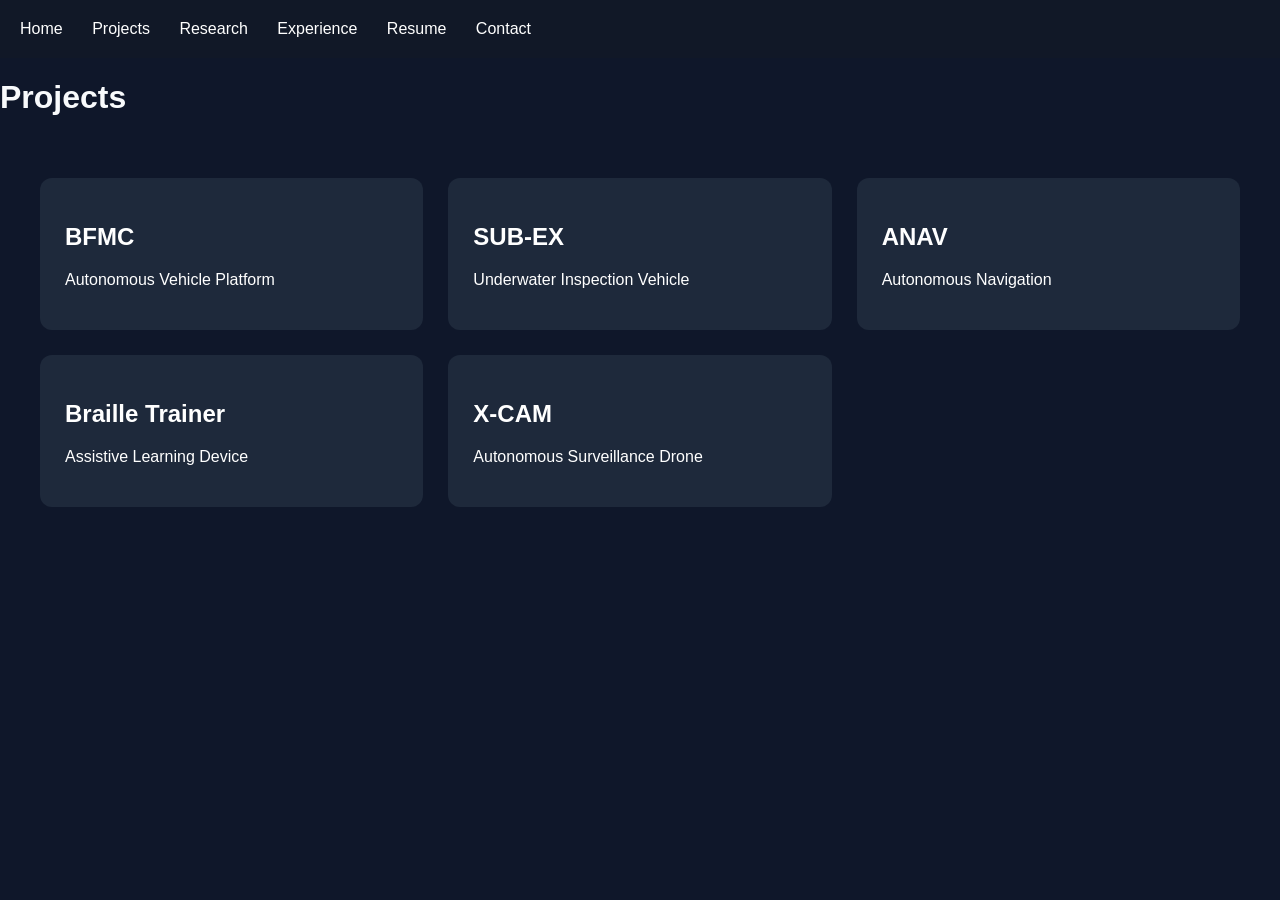
==== projects/index.html @ 2bd1643b "Initial portfolio website" ====
<!DOCTYPE html>
<html>
<head>
<title>Projects</title>
<link rel="stylesheet" href="../assets/style.css">
</head>
<body>

<nav>
<a href="../index.html">Home</a>
<a href="index.html">Projects</a>
<a href="../research.html">Research</a>
<a href="../experience.html">Experience</a>
<a href="../resume.html">Resume</a>
<a href="../contact.html">Contact</a>
</nav>

<h1>Projects</h1>

<div class="project-grid">

<a href="bfmc.html" class="card">
<h2>BFMC</h2>
<p>Autonomous Vehicle Platform</p>
</a>

<a href="subex.html" class="card">
<h2>SUB-EX</h2>
<p>Underwater Inspection Vehicle</p>
</a>

<a href="anav.html" class="card">
<h2>ANAV</h2>
<p>Autonomous Navigation</p>
</a>

<a href="braille.html" class="card">
<h2>Braille Trainer</h2>
<p>Assistive Learning Device</p>
</a>

<a href="xcam.html" class="card">
<h2>X-CAM</h2>
<p>Autonomous Surveillance Drone</p>
</a>

</div>

</body>
</html>
---- assets/style.css ----
body{
    background:#0f172a;
    color:#f8fafc;
    font-family:Inter,sans-serif;
    margin:0;
}

nav{
    padding:20px;
    background:#111827;
}

nav a{
    color:white;
    text-decoration:none;
    margin-right:25px;
}

.hero{
    padding:120px 10%;
}

.hero h1{
    font-size:4rem;
    margin-bottom:10px;
}

.hero h2{
    color:#38bdf8;
}

.btn{
    display:inline-block;
    padding:12px 24px;
    background:#38bdf8;
    color:#000;
    text-decoration:none;
    margin-right:10px;
    border-radius:8px;
}

.stats{
    display:grid;
    grid-template-columns:repeat(4,1fr);
    gap:20px;
    padding:40px 10%;
}

.stats div{
    background:#1e2c3b;
    padding:25px;
    border-radius:10px;
}

.project-grid{
    display:grid;
    grid-template-columns:repeat(auto-fit,minmax(300px,1fr));
    gap:25px;
    padding:40px;
}

.card{
    background:#1e293b;
    padding:25px;
    border-radius:12px;
    text-decoration:none;
    color:white;
}

.hero-content { 
    display: flex; 
    justify-content: space-between; 
    align-items: center; 
    gap: 70px; } 

.hero-text { 
    flex: 1; 
} 
    
.hero-image img {
    width: 280px;
    height: 280px;
    object-fit: cover;
    border-radius: 50%;
    border: 3px solid #4da6ff;
}
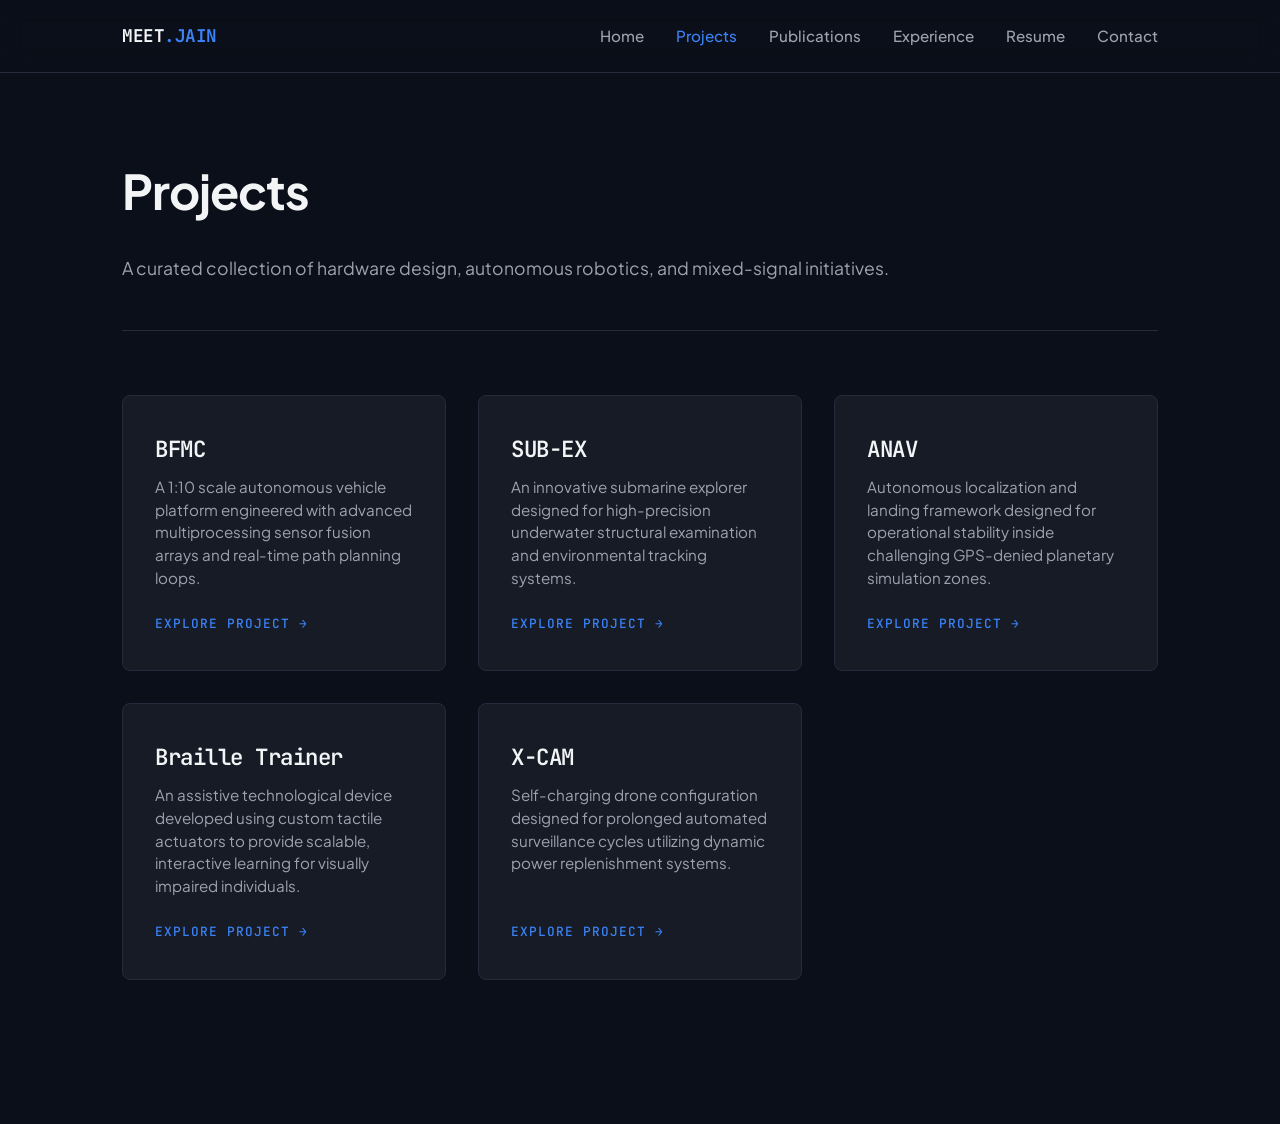
==== commit 879a686c: "initial commit of portfolio website" ====
--- a/projects/index.html
+++ b/projects/index.html
@@ -1,50 +1,90 @@
 <!DOCTYPE html>
-<html>
+<html lang="en">
 <head>
-<title>Projects</title>
-<link rel="stylesheet" href="../assets/style.css">
+    <meta charset="UTF-8">
+    <meta name="viewport" content="width=device-width, initial-scale=1.0">
+    <title>Projects | Meet Jain</title>
+    <link rel="preconnect" href="https://fonts.googleapis.com">
+    <link rel="preconnect" href="https://fonts.gstatic.com" crossorigin>
+    <link href="https://fonts.googleapis.com/css2?family=JetBrains+Mono:wght@400;500&family=Plus+Jakarta+Sans:wght@400;500;600;700&display=swap" rel="stylesheet">
+    <link rel="stylesheet" href="../assets/style.css">
 </head>
 <body>
 
-<nav>
-<a href="../index.html">Home</a>
-<a href="index.html">Projects</a>
-<a href="../research.html">Research</a>
-<a href="../experience.html">Experience</a>
-<a href="../resume.html">Resume</a>
-<a href="../contact.html">Contact</a>
-</nav>
+    <nav>
+        <div class="container nav-container">
+            <a href="../index.html" class="logo">MEET<span>.JAIN</span></a>
+            <ul class="nav-links">
+                <li><a href="../index.html">Home</a></li>
+                <li><a href="index.html" class="active">Projects</a></li>
+                <li><a href="../publications.html">Publications</a></li>
+                <li><a href="../experience.html">Experience</a></li>
+                <li><a href="../resume.html">Resume</a></li>
+                <li><a href="../contact.html">Contact</a></li>
+            </ul>
+        </div>
+    </nav>
 
-<h1>Projects</h1>
+    <main class="container">
+        <header class="page-header">
+            <h1>Projects</h1>
+            <p class="page-intro">
+                <!-- An archive of hardware engineering, autonomous systems development, and micro-architectural prototyping initiatives. -->
+                A curated collection of hardware design, autonomous robotics, and mixed-signal initiatives.
+            </p>
+        </header>
 
-<div class="project-grid">
+        <section class="content-block">
+            <div class="project-grid">
 
-<a href="bfmc.html" class="card">
-<h2>BFMC</h2>
-<p>Autonomous Vehicle Platform</p>
-</a>
+                <!-- Project 1: BFMC -->
+                <a href="bfmc.html" class="project-card">
+                    <div>
+                        <h2>BFMC</h2>
+                        <p>A 1:10 scale autonomous vehicle platform engineered with advanced multiprocessing sensor fusion arrays and real-time path planning loops.</p>
+                    </div>
+                    <div class="project-meta">Explore Project →</div>
+                </a>
 
-<a href="subex.html" class="card">
-<h2>SUB-EX</h2>
-<p>Underwater Inspection Vehicle</p>
-</a>
+                <!-- Project 2: SUB-EX -->
+                <a href="subex.html" class="project-card">
+                    <div>
+                        <h2>SUB-EX</h2>
+                        <p>An innovative submarine explorer designed for high-precision underwater structural examination and environmental tracking systems.</p>
+                    </div>
+                    <div class="project-meta">Explore Project →</div>
+                </a>
 
-<a href="anav.html" class="card">
-<h2>ANAV</h2>
-<p>Autonomous Navigation</p>
-</a>
+                <!-- Project 3: ANAV -->
+                <a href="anav.html" class="project-card">
+                    <div>
+                        <h2>ANAV</h2>
+                        <p>Autonomous localization and landing framework designed for operational stability inside challenging GPS-denied planetary simulation zones.</p>
+                    </div>
+                    <div class="project-meta">Explore Project →</div>
+                </a>
 
-<a href="braille.html" class="card">
-<h2>Braille Trainer</h2>
-<p>Assistive Learning Device</p>
-</a>
+                <!-- Project 4: Braille Trainer -->
+                <a href="braille.html" class="project-card">
+                    <div>
+                        <h2>Braille Trainer</h2>
+                        <p>An assistive technological device developed using custom tactile actuators to provide scalable, interactive learning for visually impaired individuals.</p>
+                    </div>
+                    <div class="project-meta">Explore Project →</div>
+                </a>
 
-<a href="xcam.html" class="card">
-<h2>X-CAM</h2>
-<p>Autonomous Surveillance Drone</p>
-</a>
+                <!-- Project 5: X-CAM -->
+                <a href="xcam.html" class="project-card">
+                    <div>
+                        <h2>X-CAM</h2>
+                        <p>Self-charging drone configuration designed for prolonged automated surveillance cycles utilizing dynamic power replenishment systems.</p>
+                    </div>
+                    <div class="project-meta">Explore Project →</div>
+                </a>
 
-</div>
+            </div>
+        </section>
+    </main>
 
 </body>
-</html>
+</html>
--- a/assets/style.css
+++ b/assets/style.css
@@ -1,86 +1,681 @@
-body{
-    background:#0f172a;
-    color:#f8fafc;
-    font-family:Inter,sans-serif;
-    margin:0;
-}
-
-nav{
-    padding:20px;
-    background:#111827;
-}
-
-nav a{
-    color:white;
-    text-decoration:none;
-    margin-right:25px;
-}
-
-.hero{
-    padding:120px 10%;
-}
-
-.hero h1{
-    font-size:4rem;
-    margin-bottom:10px;
-}
-
-.hero h2{
-    color:#38bdf8;
-}
-
-.btn{
-    display:inline-block;
-    padding:12px 24px;
-    background:#38bdf8;
-    color:#000;
-    text-decoration:none;
-    margin-right:10px;
-    border-radius:8px;
-}
-
-.stats{
-    display:grid;
-    grid-template-columns:repeat(4,1fr);
-    gap:20px;
-    padding:40px 10%;
-}
-
-.stats div{
-    background:#1e2c3b;
-    padding:25px;
-    border-radius:10px;
-}
-
-.project-grid{
-    display:grid;
-    grid-template-columns:repeat(auto-fit,minmax(300px,1fr));
-    gap:25px;
-    padding:40px;
-}
-
-.card{
-    background:#1e293b;
-    padding:25px;
-    border-radius:12px;
-    text-decoration:none;
-    color:white;
-}
-
-.hero-content { 
-    display: flex; 
-    justify-content: space-between; 
-    align-items: center; 
-    gap: 70px; } 
-
-.hero-text { 
-    flex: 1; 
-} 
-    
-.hero-image img {
-    width: 280px;
-    height: 280px;
-    object-fit: cover;
-    border-radius: 50%;
-    border: 3px solid #4da6ff;
-}
+:root {
+    --bg-primary: #0b0f19;
+    --bg-secondary: #161b26;
+    --accent: #3b82f6; /* Electric Blue */
+    --accent-glow: rgba(59, 130, 246, 0.15);
+    --text-main: #f3f4f6;
+    --text-muted: #9ca3af;
+    --border: #242b3d;
+    --font-sans: 'Plus Jakarta Sans', sans-serif;
+    --font-mono: 'JetBrains Mono', monospace;
+}
+
+* {
+    box-sizing: border-box;
+    margin: 0;
+    padding: 0;
+}
+
+body {
+    background-color: var(--bg-primary);
+    color: var(--text-main);
+    font-family: var(--font-sans);
+    line-height: 1.6;
+    -webkit-font-smoothing: antialiased;
+}
+
+.container {
+    max-width: 1100px;
+    margin: 0 auto;
+    padding: 0 2rem;
+}
+
+/* Navigation */
+nav {
+    border-bottom: 1px solid var(--border);
+    position: sticky;
+    top: 0;
+    background: rgba(11, 15, 25, 0.8);
+    backdrop-filter: blur(12px);
+    z-index: 100;
+}
+
+.nav-container {
+    display: flex;
+    justify-content: space-between;
+    align-items: center;
+    height: 4.5rem;
+}
+
+.logo {
+    font-family: var(--font-mono);
+    font-weight: 700;
+    color: var(--text-main);
+    text-decoration: none;
+    font-size: 1.1rem;
+    letter-spacing: -0.5px;
+}
+
+.logo span {
+    color: var(--accent);
+}
+
+.nav-links {
+    display: flex;
+    gap: 2rem;
+    list-style: none;
+}
+
+.nav-links a {
+    color: var(--text-muted);
+    text-decoration: none;
+    font-size: 0.95rem;
+    font-weight: 500;
+    transition: color 0.2s ease;
+}
+
+.nav-links a:hover, .nav-links a.active {
+    color: var(--accent);
+}
+
+/* Page Headers */
+.page-header {
+    padding: 5rem 0 3rem 0;
+}
+
+.page-header h1 {
+    font-size: 3rem;
+    font-weight: 700;
+    letter-spacing: -1px;
+    margin-bottom: 1.5rem;
+}
+
+.page-intro {
+    font-size: 1.1rem;
+    color: var(--text-muted);
+    max-width: 800px;
+}
+
+/* Section Styling */
+section.content-block {
+    padding: 4rem 0;
+    border-top: 1px solid var(--border);
+}
+
+section h2 {
+    font-size: 1.6rem;
+    font-weight: 700;
+    margin-bottom: 2rem;
+    letter-spacing: -0.5px;
+    position: relative;
+    display: inline-block;
+}
+
+section h2::after {
+    content: '';
+    position: absolute;
+    left: 0;
+    bottom: -6px;
+    width: 2rem;
+    height: 2px;
+    background-color: var(--accent);
+}
+
+/* Contact Specific Layouts */
+.contact-grid {
+    display: grid;
+    grid-template-columns: 1.25fr 0.75fr;
+    gap: 4rem;
+}
+
+.contact-methods {
+    display: flex;
+    flex-direction: column;
+    gap: 1.5rem;
+}
+
+.contact-card {
+    background: var(--bg-secondary);
+    border: 1px solid var(--border);
+    padding: 1.5rem;
+    border-radius: 8px;
+    display: flex;
+    flex-direction: column;
+    gap: 0.5rem;
+}
+
+.contact-card strong {
+    font-size: 0.9rem;
+    text-transform: uppercase;
+    letter-spacing: 1px;
+    color: var(--accent);
+    font-family: var(--font-mono);
+}
+
+.contact-card a {
+    color: var(--text-main);
+    text-decoration: none;
+    font-size: 1.1rem;
+    font-weight: 500;
+    transition: color 0.2s ease;
+    word-break: break-all;
+}
+
+.contact-card a:hover {
+    color: var(--accent);
+}
+
+.affiliation-box {
+    background: linear-gradient(135deg, var(--bg-secondary), var(--bg-primary));
+    border: 1px dashed var(--border);
+    padding: 2rem;
+    border-radius: 8px;
+}
+
+.affiliation-box p {
+    color: var(--text-muted);
+    line-height: 1.7;
+}
+
+.affiliation-box p strong {
+    color: var(--text-main);
+    display: block;
+    font-size: 1.1rem;
+    margin-bottom: 0.5rem;
+}
+
+/* Research Specific Layouts */
+.research-text {
+    color: var(--text-muted);
+    margin-bottom: 1.5rem;
+    max-width: 850px;
+}
+
+.interests-tags {
+    display: flex;
+    flex-wrap: wrap;
+    gap: 0.75rem;
+}
+
+.tag {
+    background: var(--bg-secondary);
+    border: 1px solid var(--border);
+    color: var(--text-main);
+    padding: 0.5rem 1rem;
+    border-radius: 6px;
+    font-size: 0.95rem;
+    font-weight: 500;
+}
+
+.publication-card {
+    background: var(--bg-secondary);
+    border: 1px solid var(--border);
+    padding: 2.5rem;
+    border-radius: 8px;
+    margin-bottom: 2rem;
+}
+
+.pub-status {
+    font-family: var(--font-mono);
+    color: var(--accent);
+    font-size: 0.85rem;
+    text-transform: uppercase;
+    letter-spacing: 1px;
+    margin-bottom: 0.75rem;
+}
+
+.publication-card h3 {
+    font-size: 1.4rem;
+    font-weight: 600;
+    line-height: 1.4;
+    margin-bottom: 0.5rem;
+}
+
+.pub-journal {
+    color: var(--text-main);
+    font-style: italic;
+    font-size: 0.95rem;
+    margin-bottom: 1.5rem;
+}
+
+.pub-desc {
+    color: var(--text-muted);
+    margin-bottom: 2rem;
+}
+
+.btn-link {
+    display: inline-flex;
+    align-items: center;
+    color: var(--accent);
+    text-decoration: none;
+    font-weight: 600;
+    font-size: 0.95rem;
+    transition: opacity 0.2s ease;
+}
+
+.btn-link:hover {
+    opacity: 0.8;
+}
+
+.patent-list {
+    list-style: none;
+    display: flex;
+    flex-direction: column;
+    gap: 1.25rem;
+}
+
+.patent-item {
+    background: var(--bg-secondary);
+    border-left: 3px solid var(--accent);
+    padding: 1.25rem 1.5rem;
+    border-radius: 0 8px 8px 0;
+}
+
+.patent-no {
+    font-family: var(--font-mono);
+    color: var(--text-muted);
+    font-size: 0.85rem;
+    margin-top: 0.25rem;
+}
+
+/* Responsive Overrides */
+@media (max-width: 768px) {
+    .contact-grid {
+        grid-template-columns: 1fr;
+        gap: 2.5rem;
+    }
+    .page-header h1 {
+        font-size: 2.5rem;
+    }
+    .publication-card {
+        padding: 1.5rem;
+    }
+    .nav-links {
+        gap: 1rem;
+    }
+    .nav-links a {
+        font-size: 0.85rem;
+    }
+}
+
+/* Experience Timeline Styles */
+.experience-timeline {
+    display: flex;
+    flex-direction: column;
+    gap: 3rem;
+}
+
+.exp-item {
+    display: grid;
+    grid-template-columns: 220px 1fr;
+    gap: 2.5rem;
+}
+
+.exp-timeframe {
+    font-family: var(--font-mono);
+    color: var(--accent);
+    font-weight: 500;
+    font-size: 0.95rem;
+    position: relative;
+}
+
+.exp-details h3 {
+    font-size: 1.3rem;
+    font-weight: 700;
+    color: var(--text-main);
+    line-height: 1.3;
+}
+
+.exp-company {
+    color: var(--text-muted);
+    font-size: 1rem;
+    font-weight: 500;
+    margin-bottom: 1rem;
+}
+
+.exp-responsibilities {
+    list-style: none;
+    display: flex;
+    flex-direction: column;
+    gap: 0.75rem;
+}
+
+.exp-responsibilities li {
+    color: var(--text-muted);
+    position: relative;
+    padding-left: 1.25rem;
+    font-size: 0.95rem;
+}
+
+.exp-responsibilities li::before {
+    content: "↳";
+    position: absolute;
+    left: 0;
+    color: var(--accent);
+    font-family: var(--font-mono);
+}
+
+@media (max-width: 768px) {
+    .exp-item {
+        grid-template-columns: 1fr;
+        gap: 0.5rem;
+    }
+    .exp-timeframe {
+        margin-bottom: 0.25rem;
+    }
+}
+
+/* Projects Grid Styles */
+.project-grid {
+    display: grid;
+    grid-template-columns: repeat(auto-fill, minmax(300px, 1fr));
+    gap: 2rem;
+    padding-bottom: 5rem;
+}
+
+.project-card {
+    background: var(--bg-secondary);
+    border: 1px solid var(--border);
+    border-radius: 8px;
+    padding: 2.25rem 2rem;
+    text-decoration: none;
+    color: var(--text-main);
+    transition: all 0.25s cubic-bezier(0.4, 0, 0.2, 1);
+    display: flex;
+    flex-direction: column;
+    justify-content: space-between;
+    min-height: 180px;
+}
+
+.project-card:hover {
+    border-color: var(--accent);
+    transform: translateY(-4px);
+    box-shadow: 0 10px 30px rgba(59, 130, 246, 0.05);
+}
+
+.project-card h2 {
+    font-family: var(--font-mono);
+    font-size: 1.4rem;
+    font-weight: 600;
+    letter-spacing: -0.5px;
+    margin-bottom: 0.5rem;
+    color: var(--text-main);
+    display: inline-block;
+}
+
+/* Overriding global section heading behavior inside cards */
+.project-card h2::after {
+    display: none;
+}
+
+.project-card p {
+    color: var(--text-muted);
+    font-size: 0.95rem;
+    line-height: 1.5;
+    margin-bottom: 1.5rem;
+}
+
+.project-meta {
+    font-family: var(--font-mono);
+    font-size: 0.8rem;
+    text-transform: uppercase;
+    letter-spacing: 1px;
+    color: var(--accent);
+    display: flex;
+    align-items: center;
+    gap: 0.25rem;
+    font-weight: 500;
+}
+
+@media (max-width: 640px) {
+    .project-grid {
+        grid-template-columns: 1fr;
+        gap: 1.25rem;
+    }
+}
+
+/* Resume Viewport Styles */
+.resume-section {
+    display: flex;
+    flex-direction: column;
+    align-items: center;
+    gap: 2.5rem;
+    padding-bottom: 6rem;
+}
+
+.resume-viewer-frame {
+    width: 100%;
+    max-width: 950px;
+    height: 850px;
+    background: var(--bg-secondary);
+    border: 1px solid var(--border);
+    border-radius: 8px;
+    overflow: hidden;
+    box-shadow: 0 20px 40px rgba(0, 0, 0, 0.2);
+}
+
+.resume-viewer-frame iframe {
+    width: 100%;
+    height: 100%;
+    border: none;
+}
+
+.resume-action-bar {
+    display: flex;
+    justify-content: center;
+    width: 100%;
+}
+
+.resume-action-bar .btn-primary {
+    display: inline-flex;
+    align-items: center;
+    gap: 0.5rem;
+    padding: 0.85rem 2rem;
+    font-size: 1rem;
+    font-weight: 600;
+    border-radius: 6px;
+    background-color: var(--accent);
+    color: #ffffff;
+    text-decoration: none;
+    transition: all 0.2s ease;
+}
+
+.resume-action-bar .btn-primary:hover {
+    transform: translateY(-2px);
+    box-shadow: 0 4px 20px var(--accent-glow);
+}
+
+@media (max-width: 768px) {
+    .resume-viewer-frame {
+        height: 500px; /* Shorter heights for medium screens */
+    }
+}
+
+@media (max-width: 480px) {
+    .resume-viewer-frame {
+        display: none; /* Hides iframe preview entirely on small mobile to force clean fallback button access */
+    }
+    .resume-section {
+        padding-top: 2rem;
+    }
+}
+
+/* Individual Project Page Layouts */
+.back-link {
+    display: inline-flex;
+    align-items: center;
+    color: var(--accent);
+    text-decoration: none;
+    font-family: var(--font-mono);
+    font-size: 0.9rem;
+    font-weight: 500;
+    margin-top: 3rem;
+    transition: transform 0.2s ease;
+}
+
+.back-link:hover {
+    transform: translateX(-4px);
+}
+
+.project-title-section {
+    padding: 2rem 0 3rem 0;
+}
+
+.project-title-section h1 {
+    font-size: 2.75rem;
+    font-weight: 700;
+    letter-spacing: -1px;
+    line-height: 1.2;
+    margin-bottom: 0.5rem;
+}
+
+.project-subtitle-tag {
+    font-family: var(--font-mono);
+    color: var(--accent);
+    font-size: 1.1rem;
+    font-weight: 500;
+}
+
+/* Two Column Layout for Core Project Specs */
+.project-core-grid {
+    display: grid;
+    grid-template-columns: 1.1fr 0.9fr;
+    gap: 4rem;
+    align-items: start;
+    margin-bottom: 2rem;
+}
+
+.project-main-desc {
+    font-size: 1.1rem;
+    color: var(--text-main);
+    line-height: 1.7;
+}
+
+.project-image-wrapper {
+    width: 100%;
+    background: var(--bg-secondary);
+    border: 1px solid var(--border);
+    border-radius: 8px;
+    padding: 1rem;
+    display: flex;
+    justify-content: center;
+    align-items: center;
+    box-shadow: 0 15px 35px rgba(0,0,0,0.2);
+}
+
+.project-image-wrapper img {
+    width: 100%;
+    height: auto;
+    max-height: 380px;
+    object-fit: contain;
+    border-radius: 4px;
+}
+
+/* Technical Split Content Columns */
+.tech-split-grid {
+    display: grid;
+    grid-template-columns: 1fr 1fr;
+    gap: 3rem;
+}
+
+.tech-list-box {
+    background: var(--bg-secondary);
+    border: 1px solid var(--border);
+    border-radius: 8px;
+    padding: 2rem;
+}
+
+.tech-list-box h3 {
+    font-size: 1.2rem;
+    font-weight: 600;
+    margin-bottom: 1.25rem;
+    color: var(--text-main);
+    font-family: var(--font-sans);
+}
+
+.tech-list-box ul {
+    list-style: none;
+    display: flex;
+    flex-direction: column;
+    gap: 0.75rem;
+}
+
+.tech-list-box ul li {
+    color: var(--text-muted);
+    font-size: 0.95rem;
+    position: relative;
+    padding-left: 1.25rem;
+}
+
+.tech-list-box ul li::before {
+    content: "▪";
+    position: absolute;
+    left: 0;
+    color: var(--accent);
+    font-size: 0.8rem;
+    top: 1px;
+}
+
+.result-highlight-box {
+    background: linear-gradient(135deg, var(--bg-secondary), var(--bg-primary));
+    border: 1px dashed var(--border);
+    padding: 2rem;
+    border-radius: 8px;
+}
+
+.result-meta-label {
+    font-family: var(--font-mono);
+    font-size: 0.85rem;
+    text-transform: uppercase;
+    letter-spacing: 1px;
+    color: var(--accent);
+    margin-top: 1.5rem;
+    display: block;
+}
+
+.result-meta-value {
+    font-size: 1.05rem;
+    color: var(--text-main);
+    font-weight: 500;
+}
+
+.resource-links-container {
+    display: flex;
+    flex-wrap: wrap;
+    gap: 1.5rem;
+}
+
+.resource-card-link {
+    background: var(--bg-secondary);
+    border: 1px solid var(--border);
+    padding: 1.25rem 1.75rem;
+    border-radius: 6px;
+    color: var(--text-main);
+    text-decoration: none;
+    font-weight: 600;
+    font-size: 0.95rem;
+    font-family: var(--font-mono);
+    display: inline-flex;
+    align-items: center;
+    transition: all 0.2s ease;
+}
+
+.resource-card-link:hover {
+    border-color: var(--accent);
+    color: var(--accent);
+    transform: translateY(-2px);
+}
+
+@media (max-width: 968px) {
+    .project-core-grid {
+        grid-template-columns: 1fr;
+        gap: 2.5rem;
+    }
+    .project-image-wrapper {
+        order: -1;
+    }
+    .tech-split-grid {
+        grid-template-columns: 1fr;
+        gap: 2rem;
+    }
+}
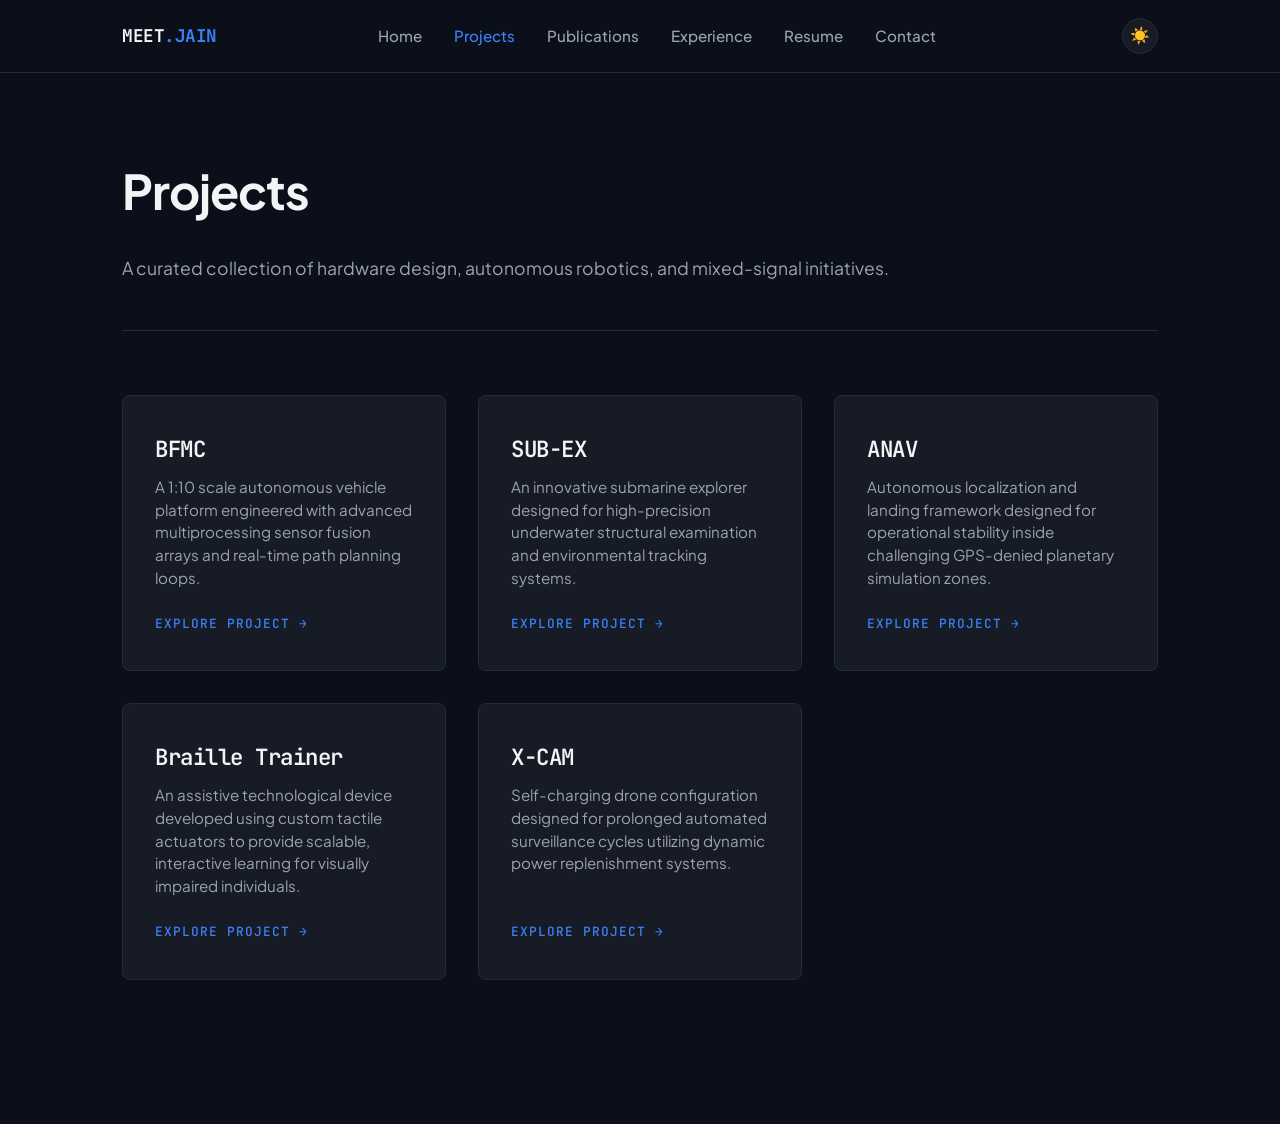
==== commit 057b9afd: "Initial commit - Portfolio deployment" ====
--- a/projects/index.html
+++ b/projects/index.html
@@ -22,6 +22,7 @@
                 <li><a href="../resume.html">Resume</a></li>
                 <li><a href="../contact.html">Contact</a></li>
             </ul>
+            <button id="theme-toggle" aria-label="Toggle dark mode">☀️</button>
         </div>
     </nav>
 
@@ -85,6 +86,7 @@
             </div>
         </section>
     </main>
+    <script src="../assets/theme.js"></script>
 
 </body>
 </html>
--- a/assets/style.css
+++ b/assets/style.css
@@ -6,10 +6,25 @@
     --text-main: #f3f4f6;
     --text-muted: #9ca3af;
     --border: #242b3d;
+    --nav-bg: rgba(11, 15, 25, 0.8);
     --font-sans: 'Plus Jakarta Sans', sans-serif;
     --font-mono: 'JetBrains Mono', monospace;
 }
 
+[data-theme="light"] {
+    --bg-primary: #ffffff;
+    --bg-secondary: #f3f4f6;
+    --accent: #2563eb;
+    --accent-glow: rgba(37, 99, 235, 0.15);
+    --text-main: #111827;
+    --text-muted: #4b5563;
+    --border: #e5e7eb;
+    --nav-bg: rgba(255, 255, 255, 0.8);
+}
+
+body {
+    transition: background-color 0.2s ease, color 0.2s ease;
+}
 * {
     box-sizing: border-box;
     margin: 0;
@@ -35,7 +50,7 @@
     border-bottom: 1px solid var(--border);
     position: sticky;
     top: 0;
-    background: rgba(11, 15, 25, 0.8);
+    background: var(--nav-bg);
     backdrop-filter: blur(12px);
     z-index: 100;
 }
@@ -678,4 +693,29 @@
         grid-template-columns: 1fr;
         gap: 2rem;
     }
+}
+
+#theme-toggle {
+    background: var(--bg-secondary);
+    border: 1px solid var(--border);
+    color: var(--text-main);
+    width: 2.25rem;
+    height: 2.25rem;
+    padding: 0;
+    margin: 0 0 0 1.5rem;
+    border-radius: 50%;
+    cursor: pointer;
+    font-size: 1rem;
+    line-height: 1;
+    appearance: none;
+    -webkit-appearance: none;
+    display: flex;
+    align-items: center;
+    justify-content: center;
+    flex-shrink: 0;
+    transition: border-color 0.2s ease;
+}
+
+#theme-toggle:hover {
+    border-color: var(--accent);
 }
